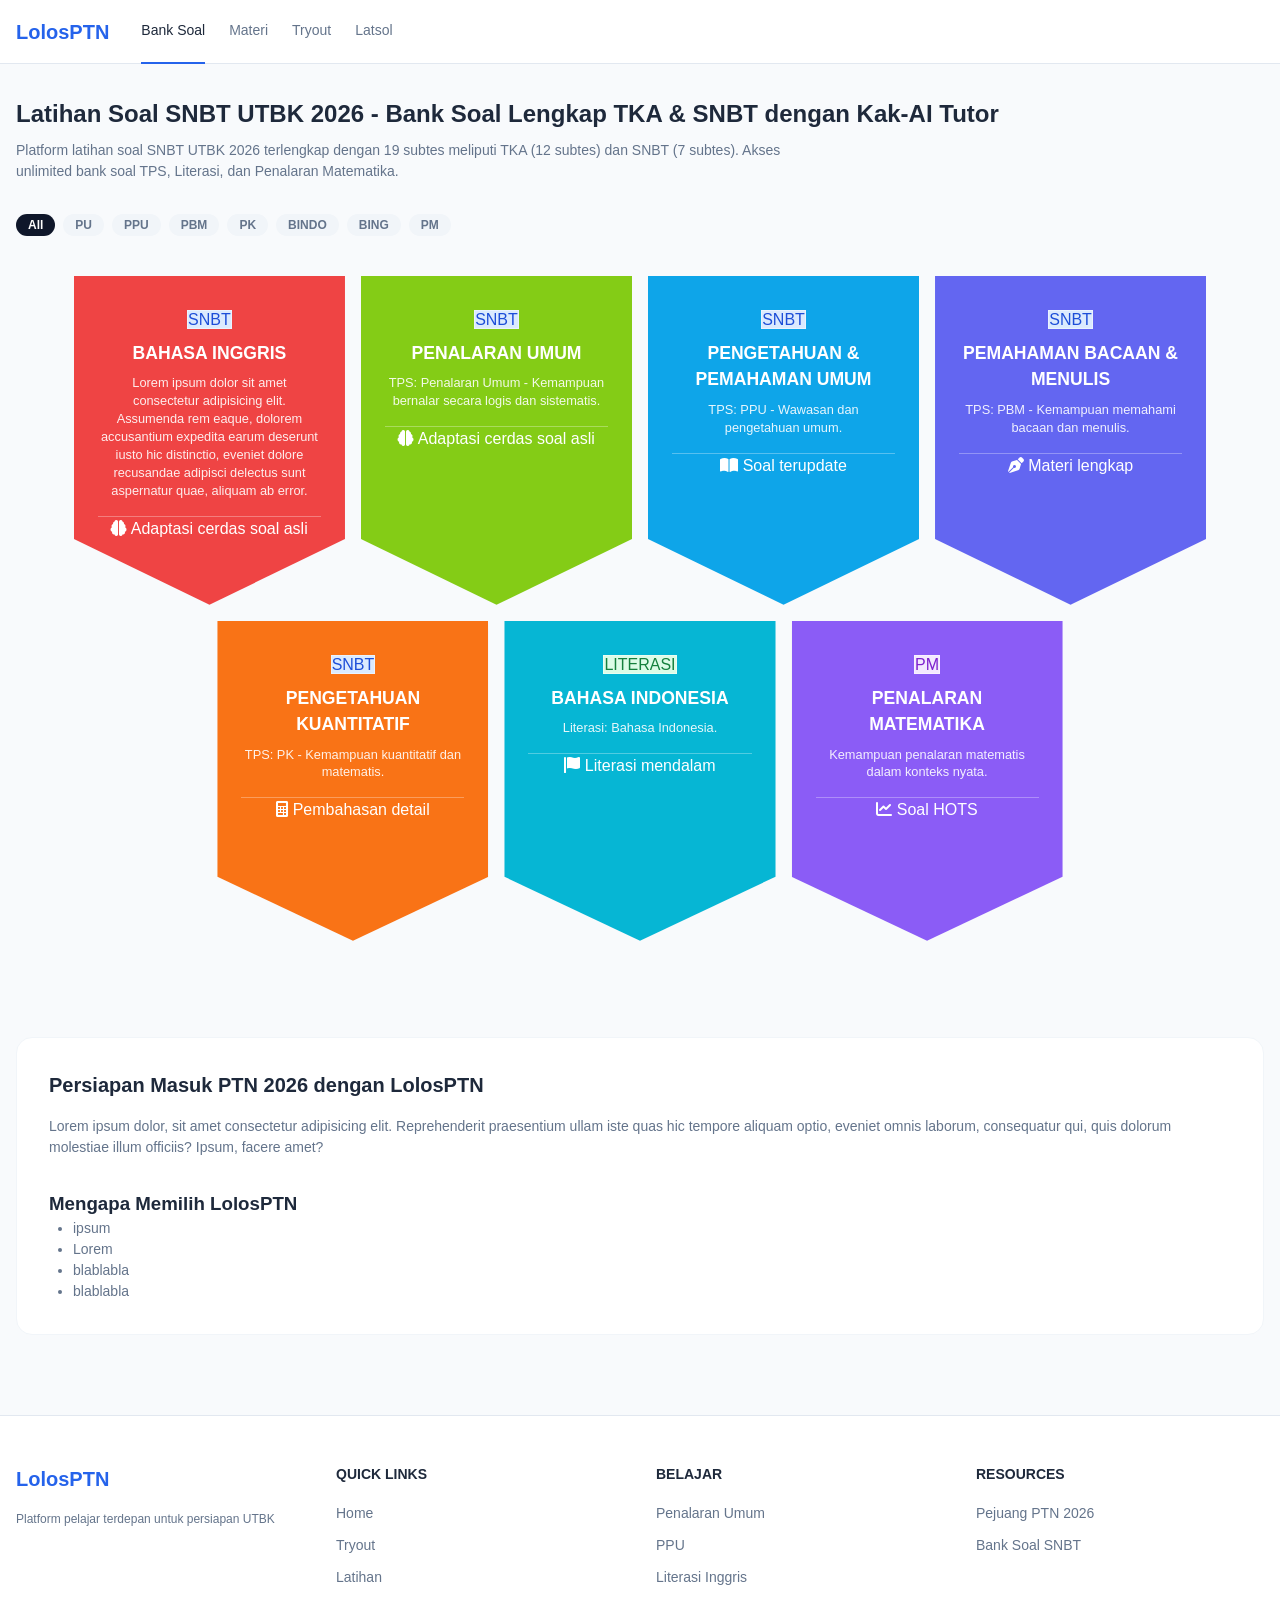
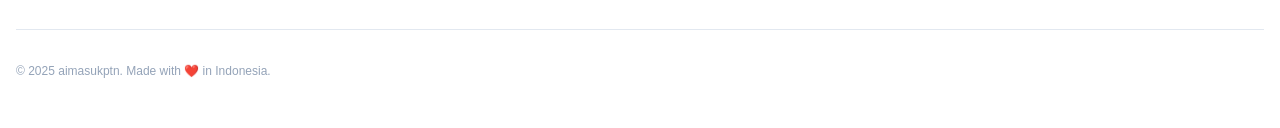
==== index.html @ 9c889721 "awal" ====
<!DOCTYPE html>
<html lang="id">
<head>
    <meta charset="UTF-8">
    <meta name="viewport" content="width=device-width, initial-scale=1.0">
    <title>Latihan Soal SNBT & TKA UTBK 2026 - aimasukptn</title>
    
    <link href="https://cdnjs.cloudflare.com/ajax/libs/font-awesome/6.0.0/css/all.min.css" rel="stylesheet">
    
    <link rel="stylesheet" href="style.css">
</head>
<body>

    <nav class="navbar">
        <div class="container nav-container">
            <div class="nav-left">
                <a href="#" class="logo">LolosPTN</a>
                <div class="nav-links">
                    <a href="#" class="active">Bank Soal</a>
                    <a href="#">Materi</a>
                    <a href="#">Tryout</a>
                    <a href="#">Latsol</a>
                </div>
            </div>
        </div>
    </nav>

    <main class="container main-content">
        
        <header class="page-header">
            <h1>Latihan Soal SNBT UTBK 2026 - Bank Soal Lengkap TKA & SNBT dengan Kak-AI Tutor</h1>
            <p>Platform latihan soal SNBT UTBK 2026 terlengkap dengan 19 subtes meliputi TKA (12 subtes) dan SNBT (7 subtes). Akses unlimited bank soal TPS, Literasi, dan Penalaran Matematika.</p>
        </header>

        <div class="scroll-container mb-4">
            <button class="chip chip-dark">All</button>
            <button class="chip">PU</button>
            <button class="chip">PPU</button>
            <button class="chip">PBM</button>
            <button class="chip">PK</button>
            <button class="chip">BINDO</button>
            <button class="chip">BING</button>
            <button class="chip">PM</button>
        </div>

        <div class="card-grid">

              <article class="card">
                <div class="card-body">
                    <span class="badge badge-blue">SNBT</span>
                    <h3>Bahasa Inggris</h3>
                    <p>Lorem ipsum dolor sit amet consectetur adipisicing elit. Assumenda rem eaque, dolorem accusantium expedita earum deserunt iusto hic distinctio, eveniet dolore recusandae adipisci delectus sunt aspernatur quae, aliquam ab error.</p>
                </div>
                <div class="card-footer">
                    <i class="fas fa-brain"></i> Adaptasi cerdas soal asli
                </div>
            </article>

            <article class="card">
                <div class="card-body">
                    <span class="badge badge-blue">SNBT</span>
                    <h3>Penalaran Umum</h3>
                    <p>TPS: Penalaran Umum - Kemampuan bernalar secara logis dan sistematis.</p>
                </div>
                <div class="card-footer">
                    <i class="fas fa-brain"></i> Adaptasi cerdas soal asli
                </div>
            </article>

            <article class="card">
                <div class="card-body">
                    <span class="badge badge-blue">SNBT</span>
                    <h3>Pengetahuan & Pemahaman Umum</h3>
                    <p>TPS: PPU - Wawasan dan pengetahuan umum.</p>
                </div>
                <div class="card-footer">
                    <i class="fas fa-book-open"></i> Soal terupdate
                </div>
            </article>

            <article class="card">
                <div class="card-body">
                    <span class="badge badge-blue">SNBT</span>
                    <h3>Pemahaman Bacaan & Menulis</h3>
                    <p>TPS: PBM - Kemampuan memahami bacaan dan menulis.</p>
                </div>
                <div class="card-footer">
                    <i class="fas fa-pen-nib"></i> Materi lengkap
                </div>
            </article>

             <article class="card">
                <div class="card-body">
                    <span class="badge badge-blue">SNBT</span>
                    <h3>Pengetahuan Kuantitatif</h3>
                    <p>TPS: PK - Kemampuan kuantitatif dan matematis.</p>
                </div>
                <div class="card-footer">
                    <i class="fas fa-calculator"></i> Pembahasan detail
                </div>
            </article>

            <article class="card">
                <div class="card-body">
                    <span class="badge badge-green">LITERASI</span>
                    <h3>Bahasa Indonesia</h3>
                    <p>Literasi: Bahasa Indonesia.</p>
                </div>
                <div class="card-footer">
                    <i class="fas fa-flag"></i> Literasi mendalam
                </div>
            </article>

             <article class="card">
                <div class="card-body">
                    <span class="badge badge-purple">PM</span>
                    <h3>Penalaran Matematika</h3>
                    <p>Kemampuan penalaran matematis dalam konteks nyata.</p>
                </div>
                <div class="card-footer">
                    <i class="fas fa-chart-line"></i> Soal HOTS
                </div>
            </article>

        </div>

        <section class="info-section">
            <h2>Persiapan Masuk PTN 2026 dengan LolosPTN</h2>
            <p>Lorem ipsum dolor, sit amet consectetur adipisicing elit. Reprehenderit praesentium ullam iste quas hic tempore aliquam optio, eveniet omnis laborum, consequatur qui, quis dolorum molestiae illum officiis? Ipsum, facere amet?</p>
            
            <div class="info-grid">
                <div>
                    <h3>Mengapa Memilih LolosPTN</h3>
                    <ul>
                        <li>ipsum</li>
                        <li>Lorem</li>
                        <li>blablabla</li>
                        <li>blablabla</li>
                    </ul>
                </div>
            </div>
        </section>

    </main>

    <footer class="site-footer">
        <div class="container">
            <div class="footer-grid">
                <div class="footer-brand">
                    <span class="logo">LolosPTN</span>
                    <p>Platform pelajar terdepan untuk persiapan UTBK</p>
                </div>
                <div>
                    <h4>QUICK LINKS</h4>
                    <ul>
                        <li><a href="#">Home</a></li>
                        <li><a href="#">Tryout</a></li>
                        <li><a href="#">Latihan</a></li>
                    </ul>
                </div>
                <div>
                    <h4>BELAJAR</h4>
                    <ul>
                        <li><a href="#">Penalaran Umum</a></li>
                        <li><a href="#">PPU</a></li>
                        <li><a href="#">Literasi Inggris</a></li>
                    </ul>
                </div>
                <div>
                    <h4>RESOURCES</h4>
                    <ul>
                        <li><a href="#">Pejuang PTN 2026</a></li>
                        <li><a href="#">Bank Soal SNBT</a></li>
                    </ul>
                </div>
            </div>
            <div class="footer-bottom">
                <p>© 2025 aimasukptn. Made with ❤️ in Indonesia.</p>
            </div>
        </div>
    </footer>

    <div class="bottom-nav">
        <a href="#" class="nav-item">
            <i class="fas fa-chart-bar"></i>
            <span>Progress</span>
        </a>
        <a href="#" class="nav-item">
            <i class="fas fa-file-alt"></i>
            <span>Tryout</span>
        </a>
        <a href="#" class="nav-item active">
            <i class="fas fa-pencil-alt"></i>
            <span>Latihan</span>
        </a>
        <a href="#" class="nav-item">
            <i class="fas fa-book"></i>
            <span>Materi</span>
        </a>
        <a href="#" class="nav-item">
            <i class="fas fa-user"></i>
            <span>Profil</span>
        </a>
    </div>

</body>
</html>
---- style.css ----
/* 1. RESET & VARIABLE */
:root {
    --primary-blue: #2563eb;
    --bg-color: #f8fafc;
    --text-dark: #1e293b;
    --text-gray: #64748b;
    --border-color: #e2e8f0;
    --white: #ffffff;
}

@import url('https://fonts.googleapis.com/css2?family=Inter:wght@400;500;600;700&display=swap');

* {
    box-sizing: border-box;
    margin: 0;
    padding: 0;
}

body {
    font-family: 'Inter', sans-serif;
    background-color: var(--bg-color);
    color: var(--text-dark);
    line-height: 1.5;
}

a { text-decoration: none; color: inherit; }
ul { list-style: none; }

/* 2. LAYOUT UTILITIES */
.container {
    max-width: 1280px;
    margin: 0 auto;
    padding: 0 1rem;
}

/* 3. NAVBAR */
.navbar {
    background: var(--white);
    border-bottom: 1px solid var(--border-color);
    position: sticky;
    top: 0;
    z-index: 100;
    height: 64px;
    display: flex;
    align-items: center;
}

.nav-container {
    display: flex;
    justify-content: space-between;
    align-items: center;
    width: 100%;
}

.nav-left, .nav-right {
    display: flex;
    align-items: center;
    gap: 2rem;
}

.logo {
    font-weight: 700;
    font-size: 1.25rem;
    color: var(--primary-blue);
}

.nav-links {
    display: none; /* Hidden on mobile */
    gap: 1.5rem;
    font-size: 0.875rem;
    font-weight: 500;
}

.nav-links a {
    color: var(--text-gray);
    height: 64px;
    display: flex;
    align-items: center;
    border-bottom: 2px solid transparent;
}

.nav-links a:hover, .nav-links a.active {
    color: var(--text-dark);
    border-bottom-color: var(--primary-blue);
}

.icon-orange { color: #f97316; margin-left: 4px; }

/* Tombol di Navbar */
.badge-early-bird {
    display: none;
    font-size: 0.75rem;
    font-weight: 600;
    color: #ef4444;
    background: #fef2f2;
    padding: 4px 8px;
    border-radius: 4px;
}

.btn-text {
    font-size: 0.875rem;
    font-weight: 500;
    color: var(--text-dark);
}

.btn-dark {
    background: #0f172a;
    color: white;
    padding: 8px 16px;
    border-radius: 8px;
    font-size: 0.875rem;
    font-weight: 500;
    transition: background 0.2s;
}

.btn-dark:hover { background: #334155; }

/* 4. MAIN CONTENT */
.main-content { padding-top: 2rem; padding-bottom: 2rem; }

.page-header { margin-bottom: 2rem; }
.page-header h1 { font-size: 1.5rem; margin-bottom: 0.5rem; }
.page-header p { font-size: 0.875rem; color: var(--text-gray); max-width: 800px; }

/* 5. TABS & CHIPS (Scrollable) */
.scroll-container {
    display: flex;
    gap: 0.5rem;
    overflow-x: auto;
    padding-bottom: 0.5rem;
    /* Hide Scrollbar */
    -ms-overflow-style: none;
    scrollbar-width: none;
}
.scroll-container::-webkit-scrollbar { display: none; }

.tab-btn {
    border: 1px solid var(--border-color);
    background: var(--white);
    padding: 8px 16px;
    border-radius: 999px;
    font-size: 0.875rem;
    font-weight: 500;
    color: var(--text-gray);
    cursor: pointer;
    white-space: nowrap;
}

.tab-btn.active-tab {
    border-color: var(--primary-blue);
    background: #eff6ff;
    color: var(--primary-blue);
}

.chip {
    background: #f1f5f9;
    color: var(--text-gray);
    border: none;
    padding: 4px 12px;
    border-radius: 999px;
    font-size: 0.75rem;
    font-weight: 600;
    cursor: pointer;
}

.chip:hover { background: #e2e8f0; }

.chip-dark {
    background: #0f172a;
    color: white;
}

.mb-2 { margin-bottom: 1rem; }
.mb-4 { margin-bottom: 2rem; }

/* 6. CARD GRID SYSTEM */
.card-grid {
    display: flex;
    flex-wrap: wrap;
    justify-content: center; /* Ini kuncinya agar baris bawah (3 item) jadi di tengah */
    gap: 1rem;
    padding-bottom: 2rem;
}

.card {
    /* 1. Atur lebar: Tetap seperti sebelumnya */
    flex: 0 1 calc(23% - 1rem); 
    min-width: 250px; 
    
    /* 2. KUNCI PERBAIKAN: Tambahkan tinggi minimal agar bentuknya Portrait (memanjang) */
    min-height: 320px; /* Ini yang bikin tidak gepeng */
    display: flex;
    flex-direction: column;
    justify-content: flex-start; /* Konten mulai dari atas */
    
    /* 3. PERBAIKAN BENTUK LANCIP */
    /* Ganti angka 85% menjadi 75% atau 80% agar lancipnya lebih tajam/dalam */
    clip-path: polygon(
        0% 0%,       /* Kiri Atas */
        100% 0%,     /* Kanan Atas */
        100% 80%,    /* Kanan Bawah (Mulai miring di 80% tinggi) */
        50% 100%,    /* Ujung Lancip (Paling bawah) */
        0% 80%       /* Kiri Bawah (Mulai miring di 80% tinggi) */
    );
    
    background: #fff;
    color: white;
    padding: 2rem 1.5rem 4rem 1.5rem; /* Padding bawah dibesarkan agar teks tidak kena lancip */
    text-align: center;
    border: none;
    
    transition: transform 0.3s ease, filter 0.3s ease;
    filter: drop-shadow(0 4px 6px rgba(0,0,0,0.1));
}

.card:nth-child(1) { background-color: #ef4444; } 
.card:nth-child(2) { background-color: #84cc16; } 
.card:nth-child(3) { background-color: #0ea5e9; } 
.card:nth-child(4) { background-color: #6366f1; } 
.card:nth-child(5) { background-color: #f97316; } 
.card:nth-child(6) { background-color: #06b6d4; } 
.card:nth-child(7) { background-color: #8b5cf6; } 

.card:hover {
    transform: translateY(-5px);
    filter: drop-shadow(0 10px 15px rgba(0,0,0,0.2));
    z-index: 10;
}

/* --- 3. STYLING KONTEN DALAM KARTU --- */
.card h3 {
    font-size: 1.1rem;
    font-weight: 700;
    margin-bottom: 0.5rem;
    margin-top: 0.5rem;
    text-transform: uppercase;
}
.card p {
    font-size: 0.8rem;
    color: rgba(255, 255, 255, 0.9); /* Putih agak transparan */
    margin-bottom: 1rem;
    line-height: 1.4;
}

.badge {
    background: rgba(255,255,255,0.2); /* Badge jadi transparan putih */
    color: white;
    border: 1px solid rgba(255,255,255,0.4);
}

.badge-blue { background: #dbeafe; color: #1d4ed8; }
.badge-green { background: #dcfce7; color: #15803d; }
.badge-purple { background: #f3e8ff; color: #7e22ce; }

.card-footer {
    border-top: 1px solid rgba(255,255,255,0.3); /* Garis tipis transparan */
    color: white;
    justify-content: center;
}

/* 7. INFO SECTION */
.info-section {
    margin-top: 4rem;
    background: var(--white);
    padding: 2rem;
    border-radius: 16px;
    border: 1px solid #f1f5f9;
}

.info-section h2 { font-size: 1.25rem; margin-bottom: 1rem; }
.info-section p { font-size: 0.875rem; color: var(--text-gray); margin-bottom: 2rem; }

.info-grid {
    display: grid;
    grid-template-columns: 1fr;
    gap: 2rem;
}

.info-grid ul { list-style: disc; padding-left: 1.5rem; font-size: 0.875rem; color: var(--text-gray); }

/* 8. FOOTER */
.site-footer {
    background: var(--white);
    border-top: 1px solid var(--border-color);
    margin-top: 3rem;
    padding: 3rem 0;
}

.footer-grid {
    display: grid;
    grid-template-columns: 1fr 1fr;
    gap: 2rem;
    margin-bottom: 2rem;
}

.footer-brand { grid-column: span 2; } /* Brand ambil lebar penuh di HP */
.footer-brand p { font-size: 0.75rem; color: var(--text-gray); margin-top: 1rem; }

h4 { font-size: 0.875rem; margin-bottom: 1rem; }
.site-footer ul li { margin-bottom: 0.5rem; }
.site-footer a { font-size: 0.875rem; color: var(--text-gray); }
.site-footer a:hover { color: var(--primary-blue); }

.footer-bottom {
    border-top: 1px solid var(--border-color);
    padding-top: 2rem;
    font-size: 0.75rem;
    color: #94a3b8;
    text-align: center;
}

/* 9. BOTTOM NAV (Mobile Only) */
.bottom-nav {
    position: fixed;
    bottom: 0;
    left: 0;
    width: 100%;
    background: var(--white);
    border-top: 1px solid var(--border-color);
    display: flex;
    justify-content: space-around;
    padding: 12px 0;
    z-index: 100;
}

.nav-item {
    display: flex;
    flex-direction: column;
    align-items: center;
    font-size: 10px;
    color: var(--text-gray);
    gap: 4px;
}

.nav-item.active { color: var(--primary-blue); }
.nav-item i { font-size: 1.125rem; }


/* ===========================
   MEDIA QUERIES (RESPONSIVE)
   Ini yang menggantikan 'md:flex', 'lg:grid-cols-3'
   =========================== */

@media (min-width: 768px) {
    /* Navbar Desktop */
    .nav-links { display: flex; }
    .bottom-nav { display: none; } /* Sembunyikan nav bawah di desktop */
    .badge-early-bird { display: block; }
    .btn-text { display: none; } /* Sembunyikan tombol "Masuk" teks di desktop jika mau */
    
    /* Grid Layout Tablet: 2 Kolom */
    .card-grid { grid-template-columns: repeat(2, 1fr); }
    
    /* Footer Tablet */
    .footer-grid { grid-template-columns: repeat(4, 1fr); }
    .footer-brand { grid-column: span 1; }
    .footer-bottom { text-align: left; display: flex; justify-content: space-between; }
}

@media (min-width: 1024px) {
    /* Grid Layout Laptop: 3 Kolom */
    .card-grid { grid-template-columns: repeat(3, 1fr); }
    
    /* Info Grid 2 Kolom */
    .info-grid { grid-template-columns: 1fr 1fr; }
}
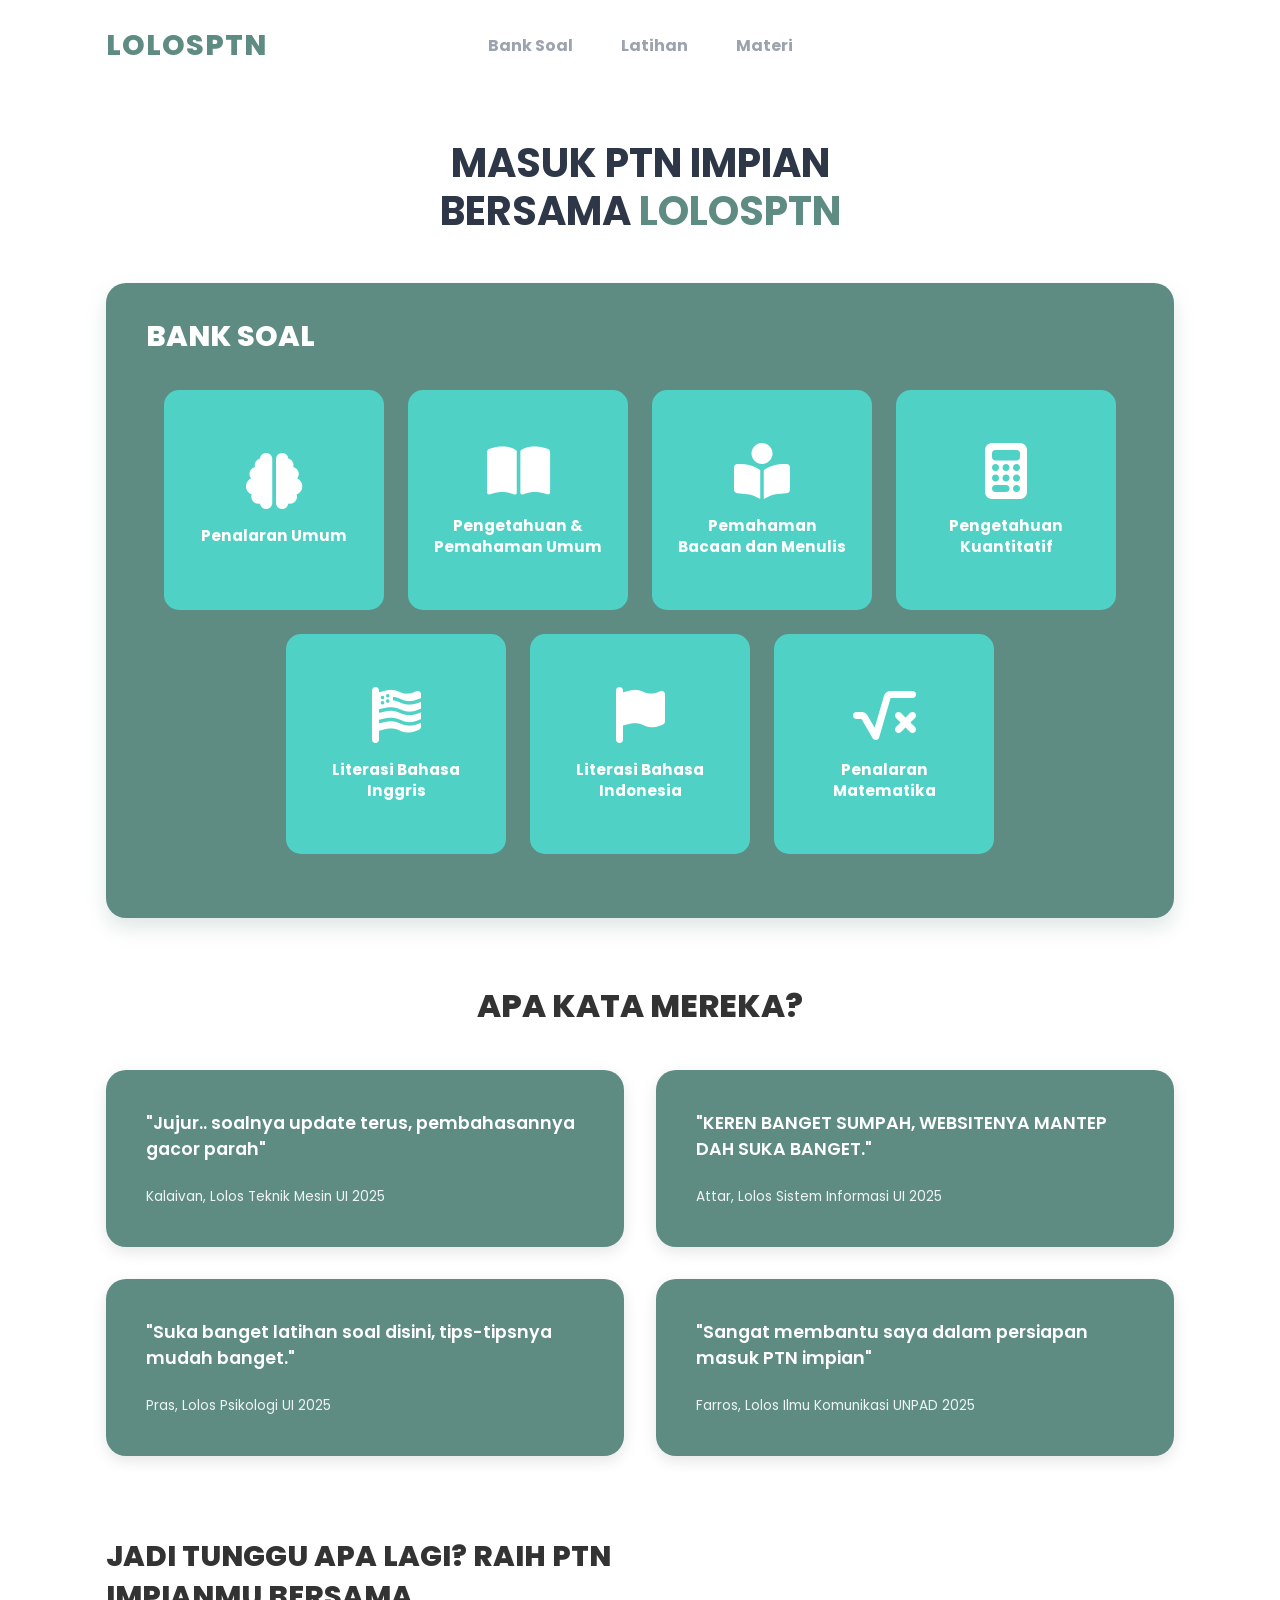
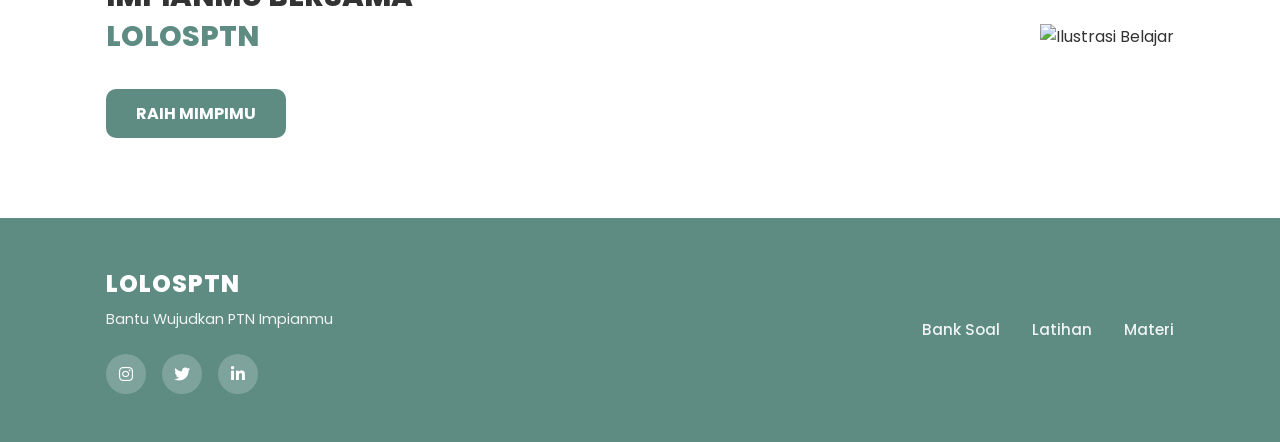
==== commit f965cbd9: "UPDATE 1" ====
--- a/index.html
+++ b/index.html
@@ -3,205 +3,153 @@
 <head>
     <meta charset="UTF-8">
     <meta name="viewport" content="width=device-width, initial-scale=1.0">
-    <title>Latihan Soal SNBT & TKA UTBK 2026 - aimasukptn</title>
-    
-    <link href="https://cdnjs.cloudflare.com/ajax/libs/font-awesome/6.0.0/css/all.min.css" rel="stylesheet">
-    
-    <link rel="stylesheet" href="style.css">
+    <title>LOLOSPTN - Masuk PTN Impian</title>
+    <link href="https://cdnjs.cloudflare.com/ajax/libs/font-awesome/6.4.0/css/all.min.css" rel="stylesheet">
+    <link rel="stylesheet" href="Hompage.css">
+    <link href="https://unpkg.com/aos@2.3.1/dist/aos.css" rel="stylesheet">
 </head>
 <body>
 
     <nav class="navbar">
         <div class="container nav-container">
-            <div class="nav-left">
-                <a href="#" class="logo">LolosPTN</a>
-                <div class="nav-links">
-                    <a href="#" class="active">Bank Soal</a>
-                    <a href="#">Materi</a>
-                    <a href="#">Tryout</a>
-                    <a href="#">Latsol</a>
-                </div>
+            <a href="index.html" class="logo">LOLOSPTN</a>
+            
+            <div class="nav-links">
+                <a href="#">Bank Soal</a>
+                <a href="#">Latihan</a>
+                <a href="#">Materi</a>
             </div>
         </div>
     </nav>
 
-    <main class="container main-content">
+    <header class="hero-section" data-aos="fade-down">
+        <div class="container">
+            <h1>MASUK PTN IMPIAN <br> BERSAMA <span class="text-highlight">LOLOSPTN</span></h1>
+        </div>
+    </header>
+
+    <main class="container">
         
-        <header class="page-header">
-            <h1>Latihan Soal SNBT UTBK 2026 - Bank Soal Lengkap TKA & SNBT dengan Kak-AI Tutor</h1>
-            <p>Platform latihan soal SNBT UTBK 2026 terlengkap dengan 19 subtes meliputi TKA (12 subtes) dan SNBT (7 subtes). Akses unlimited bank soal TPS, Literasi, dan Penalaran Matematika.</p>
-        </header>
+        <div class="bank-soal-wrapper" data-aos="fade-up">
+            
+            <h2 class="section-title">BANK SOAL</h2>
 
-        <div class="scroll-container mb-4">
-            <button class="chip chip-dark">All</button>
-            <button class="chip">PU</button>
-            <button class="chip">PPU</button>
-            <button class="chip">PBM</button>
-            <button class="chip">PK</button>
-            <button class="chip">BINDO</button>
-            <button class="chip">BING</button>
-            <button class="chip">PM</button>
+            <div class="card-grid">
+                <a href="halaman-pu.html" class="card" data-aos="zoom-in" data-aos-delay="100">
+                    <div class="card-content">
+                        <i class="fas fa-brain card-icon"></i>
+                        <h3>Penalaran Umum</h3>
+                    </div>
+                </a>
+
+                <a href="halaman-ppu.html" class="card" data-aos="zoom-in" data-aos-delay="200">
+                    <div class="card-content">
+                        <i class="fas fa-book-open card-icon"></i>
+                        <h3>Pengetahuan & Pemahaman Umum</h3>
+                    </div>
+                </a>
+
+                <a href="halaman-pbm.html" class="card" data-aos="zoom-in" data-aos-delay="300">
+                    <div class="card-content">
+                        <i class="fas fa-book-reader card-icon"></i>
+                        <h3>Pemahaman Bacaan dan Menulis</h3>
+                    </div>
+                </a>
+
+                <a href="halaman-pk.html" class="card" data-aos="zoom-in" data-aos-delay="400">
+                    <div class="card-content">
+                        <i class="fas fa-calculator card-icon"></i>
+                        <h3>Pengetahuan Kuantitatif</h3>
+                    </div>
+                </a>
+
+                <a href="halaman-bing.html" class="card" data-aos="zoom-in" data-aos-delay="500">
+                    <div class="card-content">
+                        <i class="fas fa-flag-usa card-icon"></i> 
+                        <h3>Literasi Bahasa Inggris</h3>
+                    </div>
+                </a>
+
+                <a href="halaman-bindo.html" class="card" data-aos="zoom-in" data-aos-delay="600">
+                    <div class="card-content">
+                        <i class="fas fa-flag card-icon"></i>
+                        <h3>Literasi Bahasa Indonesia</h3>
+                    </div>
+                </a>
+
+                <a href="halaman-pm.html" class="card" data-aos="zoom-in" data-aos-delay="700">
+                    <div class="card-content">
+                        <i class="fas fa-square-root-variable card-icon"></i>
+                        <h3>Penalaran Matematika</h3>
+                    </div>
+                </a>
+
+            </div>
         </div>
-
-        <div class="card-grid">
-
-              <article class="card">
-                <div class="card-body">
-                    <span class="badge badge-blue">SNBT</span>
-                    <h3>Bahasa Inggris</h3>
-                    <p>Lorem ipsum dolor sit amet consectetur adipisicing elit. Assumenda rem eaque, dolorem accusantium expedita earum deserunt iusto hic distinctio, eveniet dolore recusandae adipisci delectus sunt aspernatur quae, aliquam ab error.</p>
-                </div>
-                <div class="card-footer">
-                    <i class="fas fa-brain"></i> Adaptasi cerdas soal asli
-                </div>
-            </article>
-
-            <article class="card">
-                <div class="card-body">
-                    <span class="badge badge-blue">SNBT</span>
-                    <h3>Penalaran Umum</h3>
-                    <p>TPS: Penalaran Umum - Kemampuan bernalar secara logis dan sistematis.</p>
-                </div>
-                <div class="card-footer">
-                    <i class="fas fa-brain"></i> Adaptasi cerdas soal asli
-                </div>
-            </article>
-
-            <article class="card">
-                <div class="card-body">
-                    <span class="badge badge-blue">SNBT</span>
-                    <h3>Pengetahuan & Pemahaman Umum</h3>
-                    <p>TPS: PPU - Wawasan dan pengetahuan umum.</p>
-                </div>
-                <div class="card-footer">
-                    <i class="fas fa-book-open"></i> Soal terupdate
-                </div>
-            </article>
-
-            <article class="card">
-                <div class="card-body">
-                    <span class="badge badge-blue">SNBT</span>
-                    <h3>Pemahaman Bacaan & Menulis</h3>
-                    <p>TPS: PBM - Kemampuan memahami bacaan dan menulis.</p>
-                </div>
-                <div class="card-footer">
-                    <i class="fas fa-pen-nib"></i> Materi lengkap
-                </div>
-            </article>
-
-             <article class="card">
-                <div class="card-body">
-                    <span class="badge badge-blue">SNBT</span>
-                    <h3>Pengetahuan Kuantitatif</h3>
-                    <p>TPS: PK - Kemampuan kuantitatif dan matematis.</p>
-                </div>
-                <div class="card-footer">
-                    <i class="fas fa-calculator"></i> Pembahasan detail
-                </div>
-            </article>
-
-            <article class="card">
-                <div class="card-body">
-                    <span class="badge badge-green">LITERASI</span>
-                    <h3>Bahasa Indonesia</h3>
-                    <p>Literasi: Bahasa Indonesia.</p>
-                </div>
-                <div class="card-footer">
-                    <i class="fas fa-flag"></i> Literasi mendalam
-                </div>
-            </article>
-
-             <article class="card">
-                <div class="card-body">
-                    <span class="badge badge-purple">PM</span>
-                    <h3>Penalaran Matematika</h3>
-                    <p>Kemampuan penalaran matematis dalam konteks nyata.</p>
-                </div>
-                <div class="card-footer">
-                    <i class="fas fa-chart-line"></i> Soal HOTS
-                </div>
-            </article>
-
-        </div>
-
-        <section class="info-section">
-            <h2>Persiapan Masuk PTN 2026 dengan LolosPTN</h2>
-            <p>Lorem ipsum dolor, sit amet consectetur adipisicing elit. Reprehenderit praesentium ullam iste quas hic tempore aliquam optio, eveniet omnis laborum, consequatur qui, quis dolorum molestiae illum officiis? Ipsum, facere amet?</p>
-            
-            <div class="info-grid">
-                <div>
-                    <h3>Mengapa Memilih LolosPTN</h3>
-                    <ul>
-                        <li>ipsum</li>
-                        <li>Lorem</li>
-                        <li>blablabla</li>
-                        <li>blablabla</li>
-                    </ul>
-                </div>
-            </div>
-        </section>
 
     </main>
 
+    <section class="container testimoni-section" data-aos="fade-right">
+        <h2 class="section-heading-center">APA KATA MEREKA?</h2>
+        
+        <div class="testimoni-grid">
+            <div class="testimoni-card">
+                <p class="quote">"Jujur.. soalnya update terus, pembahasannya gacor parah"</p>
+                <span class="author">Kalaivan, Lolos Teknik Mesin UI 2025</span>
+            </div>
+            
+            <div class="testimoni-card">
+                <p class="quote">"KEREN BANGET SUMPAH, WEBSITENYA MANTEP DAH SUKA BANGET."</p>
+                <span class="author">Attar, Lolos Sistem Informasi UI 2025</span>
+            </div>
+
+            <div class="testimoni-card">
+                <p class="quote">"Suka banget latihan soal disini, tips-tipsnya mudah banget."</p>
+                <span class="author">Pras, Lolos Psikologi UI 2025</span>
+            </div>
+
+            <div class="testimoni-card">
+                <p class="quote">"Sangat membantu saya dalam persiapan masuk PTN impian"</p>
+                <span class="author">Farros, Lolos Ilmu Komunikasi UNPAD 2025</span>
+            </div>
+        </div>
+    </section>
+
+    <section class="container cta-section" data-aos="fade-left">
+        <div class="cta-content">
+            <h2>JADI TUNGGU APA LAGI? RAIH PTN IMPIANMU BERSAMA <br> <span class="text-highlight">LOLOSPTN</span></h2>
+            <a href="#" class="btn-cta">RAIH MIMPIMU</a>
+        </div>
+        <div class="cta-image">
+            <img src="https://cdni.iconscout.com/illustration/premium/thumb/woman-climbing-stairs-on-books-illustration-download-in-svg-png-gif-file-formats--ladder-knowledge-education-pack-school-illustrations-4719548.png" alt="Ilustrasi Belajar">
+        </div>
+    </section>
+
     <footer class="site-footer">
-        <div class="container">
-            <div class="footer-grid">
-                <div class="footer-brand">
-                    <span class="logo">LolosPTN</span>
-                    <p>Platform pelajar terdepan untuk persiapan UTBK</p>
-                </div>
-                <div>
-                    <h4>QUICK LINKS</h4>
-                    <ul>
-                        <li><a href="#">Home</a></li>
-                        <li><a href="#">Tryout</a></li>
-                        <li><a href="#">Latihan</a></li>
-                    </ul>
-                </div>
-                <div>
-                    <h4>BELAJAR</h4>
-                    <ul>
-                        <li><a href="#">Penalaran Umum</a></li>
-                        <li><a href="#">PPU</a></li>
-                        <li><a href="#">Literasi Inggris</a></li>
-                    </ul>
-                </div>
-                <div>
-                    <h4>RESOURCES</h4>
-                    <ul>
-                        <li><a href="#">Pejuang PTN 2026</a></li>
-                        <li><a href="#">Bank Soal SNBT</a></li>
-                    </ul>
+        <div class="container footer-content">
+            
+            <div class="footer-left">
+                <h3 class="footer-logo">LOLOSPTN</h3>
+                <p>Bantu Wujudkan PTN Impianmu</p>
+                <div class="social-icons">
+                    <a href="#"><i class="fab fa-instagram"></i></a>
+                    <a href="#"><i class="fab fa-twitter"></i></a> <a href="#"><i class="fab fa-linkedin-in"></i></a>
                 </div>
             </div>
-            <div class="footer-bottom">
-                <p>© 2025 aimasukptn. Made with ❤️ in Indonesia.</p>
+
+            <div class="footer-right">
+                <a href="#">Bank Soal</a>
+                <a href="#">Latihan</a>
+                <a href="#">Materi</a>
             </div>
+            
         </div>
-    </footer>
-
-    <div class="bottom-nav">
-        <a href="#" class="nav-item">
-            <i class="fas fa-chart-bar"></i>
-            <span>Progress</span>
-        </a>
-        <a href="#" class="nav-item">
-            <i class="fas fa-file-alt"></i>
-            <span>Tryout</span>
-        </a>
-        <a href="#" class="nav-item active">
-            <i class="fas fa-pencil-alt"></i>
-            <span>Latihan</span>
-        </a>
-        <a href="#" class="nav-item">
-            <i class="fas fa-book"></i>
-            <span>Materi</span>
-        </a>
-        <a href="#" class="nav-item">
-            <i class="fas fa-user"></i>
-            <span>Profil</span>
-        </a>
-    </div>
-
+    </footer><script src="https://unpkg.com/aos@2.3.1/dist/aos.js"></script>
+<script>
+  AOS.init({
+    once: true, /* Animasi cuma sekali aja pas scroll ke bawah */
+    duration: 1000, /* Durasi animasi 1 detik (biar smooth) */
+  });
+</script>
 </body>
 </html>
--- a/Hompage.css
+++ b/Hompage.css
@@ -0,0 +1,376 @@
+/* --- 1. RESET & VARIABLES --- */
+@import url('https://fonts.googleapis.com/css2?family=Poppins:wght@400;600;700;800&display=swap');
+
+:root {
+    --bg-dark-green: #5e8c83; /* Hijau Tua (Background Wrapper) */
+    --card-teal: #4fd1c5;     /* Hijau Tosca Terang (Kartu) */
+    --text-dark: #333;
+    --bg-page: #ffffff;       /* Putih bersih seperti gambar */
+}
+
+* { box-sizing: border-box; margin: 0; padding: 0; }
+
+body {
+    font-family: 'Poppins', sans-serif;
+    background-color: var(--bg-page);
+    color: var(--text-dark);
+}
+
+a { text-decoration: none; color: inherit; }
+
+/* --- 2. CONTAINER GLOBAL --- */
+.container {
+    max-width: 1100px; /* Lebar konten agar rapi */
+    margin: 0 auto;
+    padding: 0 1rem;
+}
+
+/* --- 3. NAVBAR (Logo Kiri, Menu Tengah) --- */
+.navbar {
+    padding: 1.5rem 0;
+    background: transparent;
+}
+
+.nav-container {
+    display: flex;
+    align-items: center;
+    /* Ini triknya: Logo di kiri, sisa ruang dipakai buat nengahin menu */
+    position: relative; 
+}
+
+.logo {
+    font-weight: 800;
+    font-size: 1.8rem;
+    color: var(--bg-dark-green);
+    letter-spacing: 1px;
+    text-transform: uppercase;
+    /* Pastikan logo stay di kiri */
+    margin-right: auto; 
+    z-index: 10;
+}
+
+.nav-links {
+    /* Membuat menu benar-benar di tengah absolut */
+    position: absolute;
+    left: 50%;
+    transform: translateX(-50%);
+    
+    display: flex;
+    gap: 3rem; /* Jarak antar teks menu (Bank Soal - Latihan - Materi) */
+}
+
+.nav-links a {
+    font-weight: 700;
+    color: #9ca3af; /* Abu-abu soft */
+    font-size: 1rem;
+    transition: color 0.3s;
+}
+
+.nav-links a:hover {
+    color: var(--bg-dark-green);
+}
+
+/* --- 4. HERO SECTION --- */
+.hero-section {
+    padding: 3rem 0 3rem 0;
+    text-align: center;
+}
+
+.hero-section h1 {
+    font-size: 2.5rem;
+    line-height: 1.2;
+    color: #2d3748;
+    margin-bottom: 0;
+}
+
+.text-highlight {
+    color: var(--bg-dark-green);
+}
+
+/* --- 5. BANK SOAL WRAPPER (BACKGROUND HIJAU) --- */
+/* Ini kotak hijau besar yang melapisi kartu-kartu */
+.bank-soal-wrapper {
+    background-color: var(--bg-dark-green); /* Warna Hijau Tua */
+    border-radius: 20px;       /* Sudut membulat */
+    padding: 2rem 2rem 4rem 2rem; /* Padding dalam */
+    box-shadow: 0 10px 20px rgba(94, 140, 131, 0.2);
+    margin-bottom: 4rem;
+}
+
+.section-title {
+    color: white;
+    font-size: 1.8rem;
+    font-weight: 800;
+    margin-bottom: 2rem;
+    margin-left: 0.5rem;
+    text-transform: uppercase;
+    text-align: left; /* Judul rata kiri sesuai gambar */
+}
+
+/* --- 6. CARD GRID & STYLING --- */
+.card-grid {
+    display: flex;
+    flex-wrap: wrap;
+    justify-content: center; /* Kartu-kartu ngumpul di tengah */
+    gap: 1.5rem; /* Jarak antar kartu */
+}
+
+.card {
+    background-color: var(--card-teal); /* Warna Hijau Tosca Terang */
+    border-radius: 15px; /* Sudut tumpul */
+    
+    /* Ukuran Kartu */
+    width: 220px; /* Lebar fix */
+    min-height: 220px; /* Tinggi fix */
+    
+    display: flex;
+    flex-direction: column;
+    align-items: center;
+    justify-content: center;
+    padding: 1.5rem;
+    
+    color: white;
+    text-align: center;
+    transition: transform 0.3s ease;
+    cursor: pointer;
+}
+
+/* Hover Effect: Kartu naik dikit */
+.card:hover {
+    transform: translateY(-8px);
+    box-shadow: 0 10px 15px rgba(0,0,0,0.1);
+}
+
+.card-icon {
+    font-size: 3.5rem; /* Ukuran Ikon Besar */
+    margin-bottom: 1rem;
+    transition: transform 0.3s;
+}
+
+/* Animasi Goyang (Shake) saat Hover */
+@keyframes shake {
+    0% { transform: rotate(0deg); }
+    25% { transform: rotate(-10deg); }
+    50% { transform: rotate(10deg); }
+    75% { transform: rotate(-10deg); }
+    100% { transform: rotate(0deg); }
+}
+
+.card:hover .card-icon {
+    animation: shake 0.5s ease-in-out;
+}
+
+.card h3 {
+    font-size: 0.95rem;
+    font-weight: 700;
+    line-height: 1.4;
+}
+/* =========================================
+   BAGIAN BARU: TESTIMONI, CTA, FOOTER
+========================================= */
+
+/* --- 1. TESTIMONI SECTION --- */
+.testimoni-section {
+    margin-top: 2rem;
+    margin-bottom: 5rem;
+}
+
+.section-heading-center {
+    text-align: center;
+    font-size: 2rem;
+    font-weight: 800;
+    color: #333;
+    margin-bottom: 2.5rem;
+    text-transform: uppercase;
+}
+
+.testimoni-grid {
+    display: grid;
+    grid-template-columns: 1fr 1fr; /* 2 Kolom */
+    gap: 2rem;
+}
+
+.testimoni-card {
+    background-color: var(--bg-dark-green); /* Warna Hijau Tua */
+    color: white;
+    padding: 2.5rem;
+    border-radius: 20px;
+    display: flex;
+    flex-direction: column;
+    justify-content: space-between;
+    box-shadow: 0 5px 15px rgba(0,0,0,0.1);
+}
+
+.testimoni-card .quote {
+    font-size: 1.1rem;
+    font-weight: 600;
+    line-height: 1.5;
+    margin-bottom: 1.5rem;
+}
+
+.testimoni-card .author {
+    font-size: 0.85rem;
+    font-weight: 400;
+    opacity: 0.9;
+}
+
+/* --- 2. CTA SECTION (Ajak Gabung) --- */
+.cta-section {
+    display: flex;
+    align-items: center;
+    justify-content: space-between;
+    margin-bottom: 5rem;
+    gap: 2rem;
+}
+
+.cta-content {
+    flex: 1;
+}
+
+.cta-content h2 {
+    font-size: 1.8rem;
+    font-weight: 800;
+    color: #333;
+    margin-bottom: 2rem;
+    line-height: 1.4;
+}
+
+.btn-cta {
+    display: inline-block;
+    background-color: var(--bg-dark-green);
+    color: white;
+    padding: 12px 30px;
+    border-radius: 10px;
+    font-weight: 700;
+    text-transform: uppercase;
+    transition: background 0.3s;
+}
+
+.btn-cta:hover {
+    background-color: #4a756c; /* Sedikit lebih gelap pas hover */
+}
+
+.cta-image {
+    flex: 1;
+    display: flex;
+    justify-content: flex-end;
+}
+
+.cta-image img {
+    max-width: 100%;
+    height: auto;
+    max-height: 350px; /* Batasi tinggi gambar */
+}
+
+/* --- 3. FOOTER --- */
+.site-footer {
+    background-color: var(--bg-dark-green);
+    color: white;
+    padding: 3rem 0;
+    margin-top: 4rem;
+}
+
+.footer-content {
+    display: flex;
+    justify-content: space-between;
+    align-items: center;
+}
+
+.footer-left p {
+    font-size: 0.9rem;
+    opacity: 0.9;
+    margin-top: 0.5rem;
+    margin-bottom: 1.5rem;
+}
+
+.footer-logo {
+    font-size: 1.5rem;
+    font-weight: 800;
+    letter-spacing: 1px;
+}
+
+.social-icons {
+    display: flex;
+    gap: 1rem;
+}
+
+.social-icons a {
+    background-color: rgba(255,255,255,0.2);
+    width: 40px;
+    height: 40px;
+    border-radius: 50%; /* Lingkaran */
+    display: flex;
+    align-items: center;
+    justify-content: center;
+    transition: background 0.3s;
+}
+
+.social-icons a:hover {
+    background-color: rgba(255,255,255,0.4);
+}
+
+.footer-right {
+    display: flex;
+    gap: 2rem;
+}
+
+.footer-right a {
+    font-weight: 500;
+    font-size: 0.95rem;
+    opacity: 0.9;
+}
+
+.footer-right a:hover {
+    opacity: 1;
+    text-decoration: underline;
+}
+
+/* --- RESPONSIVE (HP) --- */
+@media (max-width: 768px) {
+    .nav-links {
+        position: static; /* Di HP, menu turun ke bawah, ga perlu absolut */
+        transform: none;
+        margin-top: 1rem;
+        gap: 1.5rem;
+    }
+    
+    .nav-container {
+        flex-direction: column; /* Jadi atas bawah */
+    }
+    
+    .bank-soal-wrapper {
+        padding: 1.5rem;
+    }
+    
+    .card {
+        width: 100%; /* Di HP kartu selebar layar */
+    }
+    
+    .section-title {
+        text-align: center;
+    }
+        .testimoni-grid {
+        grid-template-columns: 1fr;
+    }
+
+    /* CTA jadi atas bawah */
+    .cta-section {
+        flex-direction: column-reverse; /* Gambar di atas, teks di bawah */
+        text-align: center;
+    }
+    
+    .cta-image {
+        justify-content: center;
+    }
+
+    /* Footer jadi tumpuk */
+    .footer-content {
+        flex-direction: column;
+        gap: 2rem;
+        text-align: center;
+    }
+    
+    .social-icons {
+        justify-content: center;
+    }
+}
